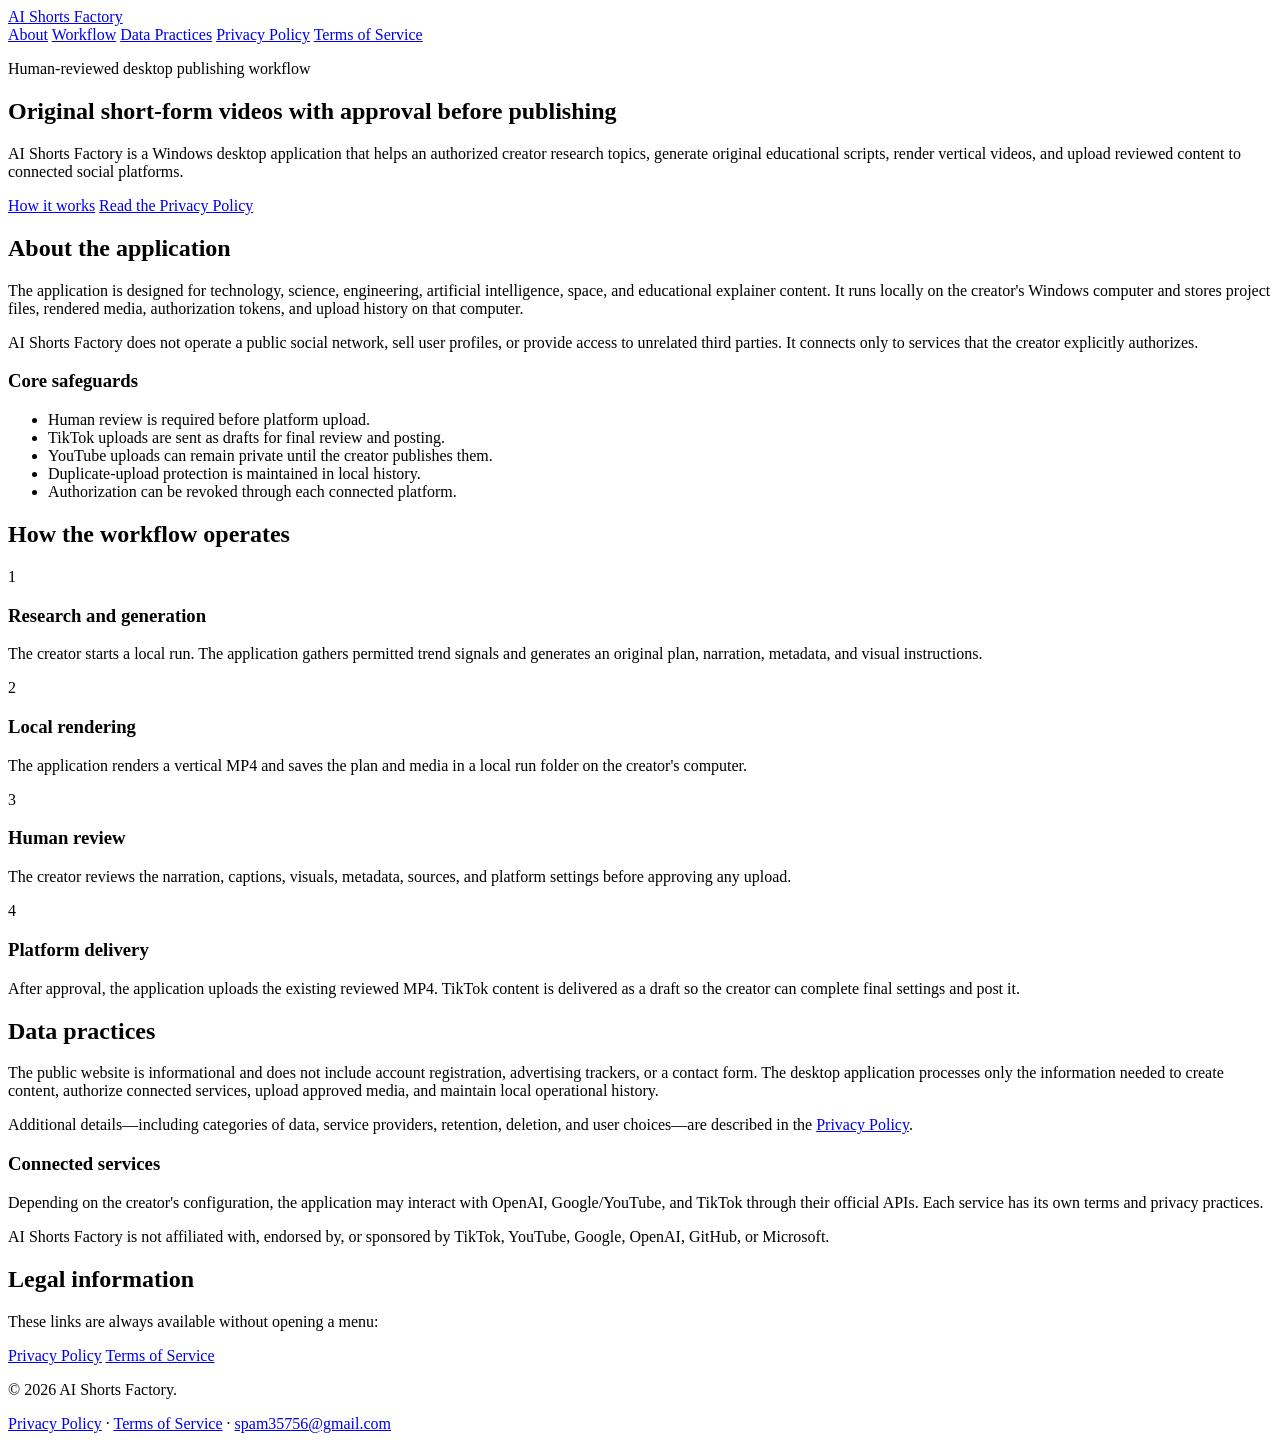
==== index.html @ b749e032 "Publish index.html" ====
<!doctype html>
<html lang="en">
<head>
  <meta charset="utf-8">
  <meta name="viewport" content="width=device-width, initial-scale=1">
  <title>AI Shorts Factory</title>
  <meta name="description" content="AI Shorts Factory is a human-reviewed desktop workflow for creating and publishing original short-form educational videos.">
  <link rel="stylesheet" href="styles.css">
</head>
<body>
  <header class="site-header">
    <div class="container nav">
      <a class="brand" href="index.html">AI Shorts Factory</a>
      <nav aria-label="Primary navigation">
        <a href="#about">About</a>
        <a href="#workflow">Workflow</a>
        <a href="#data">Data Practices</a>
        <a href="privacy.html">Privacy Policy</a>
        <a href="terms.html">Terms of Service</a>
      </nav>
    </div>
  </header>

  <main>
    <section class="hero">
      <div class="container">
        <p class="eyebrow">Human-reviewed desktop publishing workflow</p>
        <h1>Original short-form videos with approval before publishing</h1>
        <p class="lead">
          AI Shorts Factory is a Windows desktop application that helps an authorized creator
          research topics, generate original educational scripts, render vertical videos, and
          upload reviewed content to connected social platforms.
        </p>
        <div class="actions">
          <a class="button" href="#workflow">How it works</a>
          <a class="button secondary" href="privacy.html">Read the Privacy Policy</a>
        </div>
      </div>
    </section>

    <section id="about" class="section">
      <div class="container grid-two">
        <div>
          <h2>About the application</h2>
          <p>
            The application is designed for technology, science, engineering, artificial
            intelligence, space, and educational explainer content. It runs locally on the
            creator's Windows computer and stores project files, rendered media, authorization
            tokens, and upload history on that computer.
          </p>
          <p>
            AI Shorts Factory does not operate a public social network, sell user profiles,
            or provide access to unrelated third parties. It connects only to services that
            the creator explicitly authorizes.
          </p>
        </div>
        <div class="card">
          <h3>Core safeguards</h3>
          <ul>
            <li>Human review is required before platform upload.</li>
            <li>TikTok uploads are sent as drafts for final review and posting.</li>
            <li>YouTube uploads can remain private until the creator publishes them.</li>
            <li>Duplicate-upload protection is maintained in local history.</li>
            <li>Authorization can be revoked through each connected platform.</li>
          </ul>
        </div>
      </div>
    </section>

    <section id="workflow" class="section alt">
      <div class="container">
        <h2>How the workflow operates</h2>
        <div class="steps">
          <article class="card">
            <span class="step-number">1</span>
            <h3>Research and generation</h3>
            <p>
              The creator starts a local run. The application gathers permitted trend signals
              and generates an original plan, narration, metadata, and visual instructions.
            </p>
          </article>
          <article class="card">
            <span class="step-number">2</span>
            <h3>Local rendering</h3>
            <p>
              The application renders a vertical MP4 and saves the plan and media in a local
              run folder on the creator's computer.
            </p>
          </article>
          <article class="card">
            <span class="step-number">3</span>
            <h3>Human review</h3>
            <p>
              The creator reviews the narration, captions, visuals, metadata, sources, and
              platform settings before approving any upload.
            </p>
          </article>
          <article class="card">
            <span class="step-number">4</span>
            <h3>Platform delivery</h3>
            <p>
              After approval, the application uploads the existing reviewed MP4. TikTok content
              is delivered as a draft so the creator can complete final settings and post it.
            </p>
          </article>
        </div>
      </div>
    </section>

    <section id="data" class="section">
      <div class="container grid-two">
        <div>
          <h2>Data practices</h2>
          <p>
            The public website is informational and does not include account registration,
            advertising trackers, or a contact form. The desktop application processes only
            the information needed to create content, authorize connected services, upload
            approved media, and maintain local operational history.
          </p>
          <p>
            Additional details—including categories of data, service providers, retention,
            deletion, and user choices—are described in the
            <a href="privacy.html">Privacy Policy</a>.
          </p>
        </div>
        <div class="card">
          <h3>Connected services</h3>
          <p>
            Depending on the creator's configuration, the application may interact with
            OpenAI, Google/YouTube, and TikTok through their official APIs. Each service has
            its own terms and privacy practices.
          </p>
          <p>
            AI Shorts Factory is not affiliated with, endorsed by, or sponsored by TikTok,
            YouTube, Google, OpenAI, GitHub, or Microsoft.
          </p>
        </div>
      </div>
    </section>

    <section class="section alt">
      <div class="container legal-links">
        <h2>Legal information</h2>
        <p>These links are always available without opening a menu:</p>
        <p>
          <a class="text-link" href="privacy.html">Privacy Policy</a>
          <a class="text-link" href="terms.html">Terms of Service</a>
        </p>
      </div>
    </section>
  </main>

  <footer class="site-footer">
    <div class="container">
      <p>&copy; 2026 AI Shorts Factory.</p>
      <p>
        <a href="privacy.html">Privacy Policy</a>
        <span aria-hidden="true">·</span>
        <a href="terms.html">Terms of Service</a>
        <span aria-hidden="true">·</span>
        <a href="mailto:spam35756@gmail.com">spam35756@gmail.com</a>
      </p>
    </div>
  </footer>
</body>
</html>
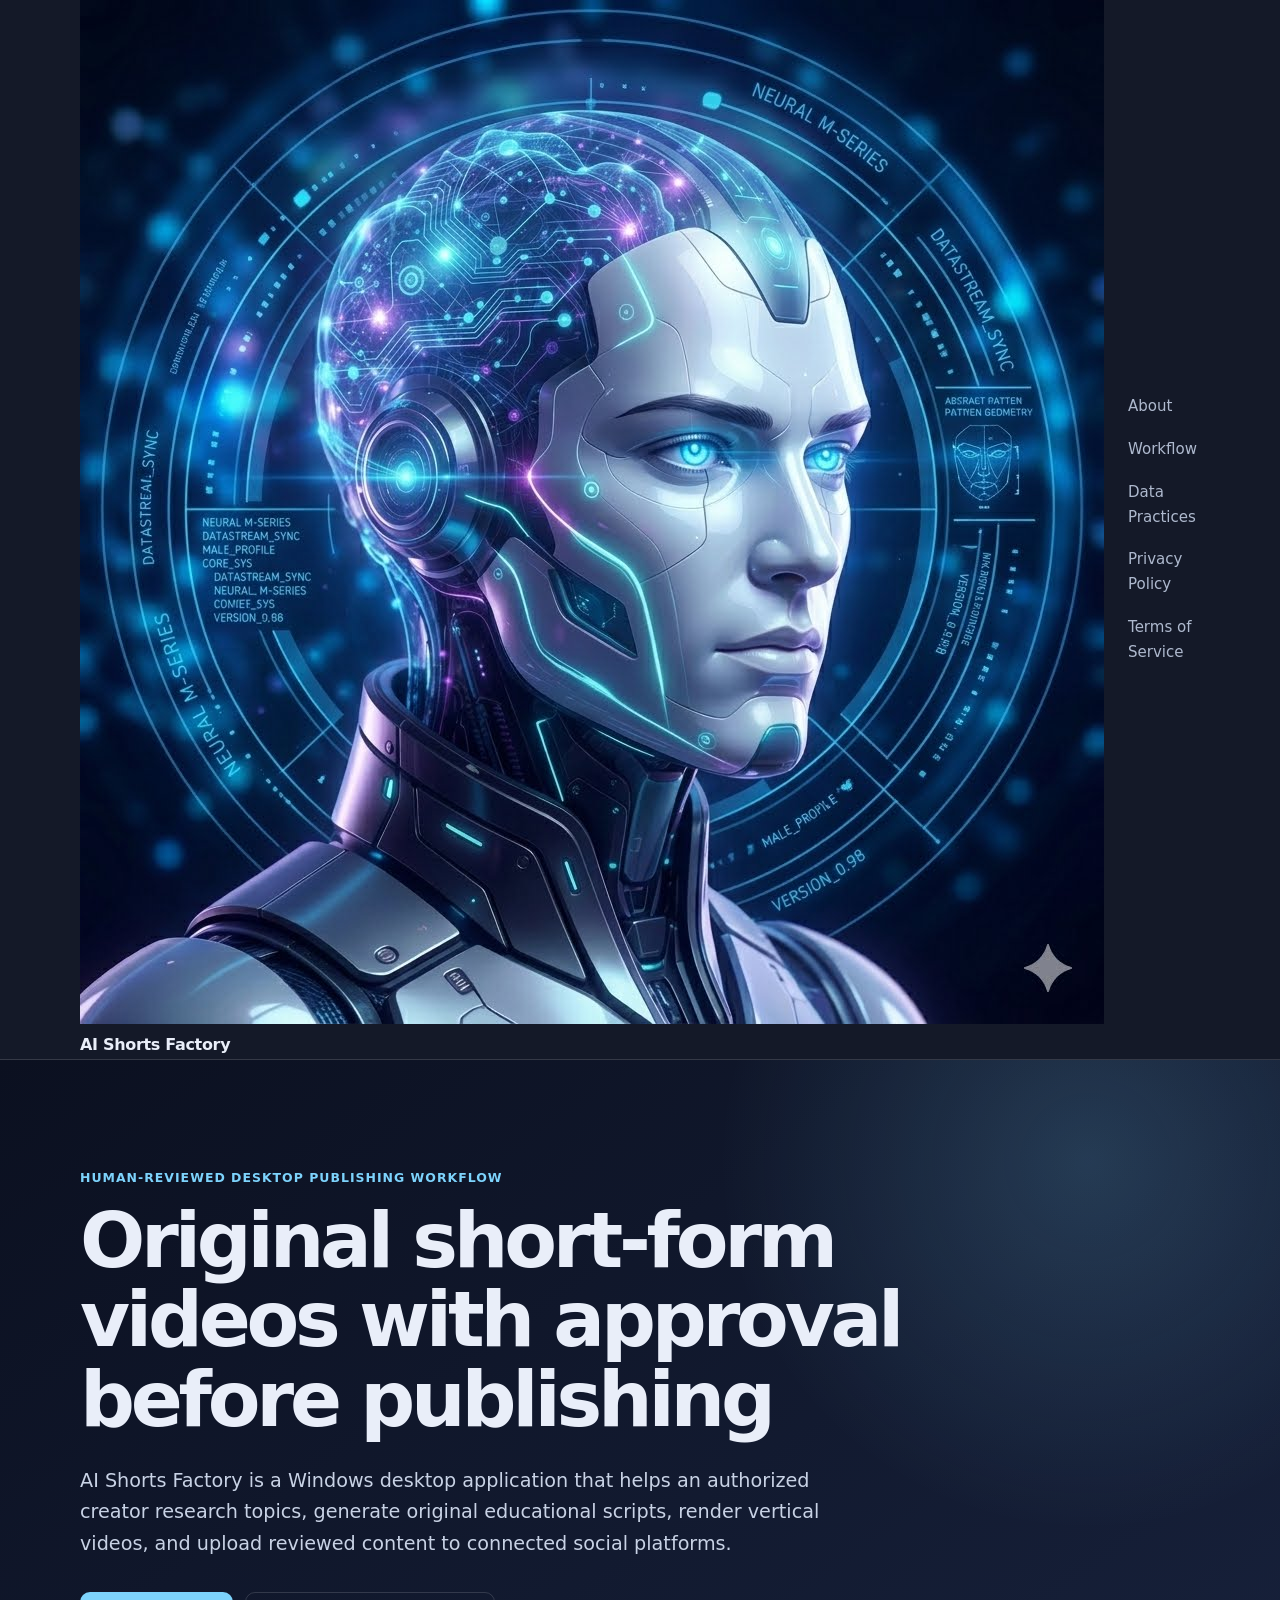
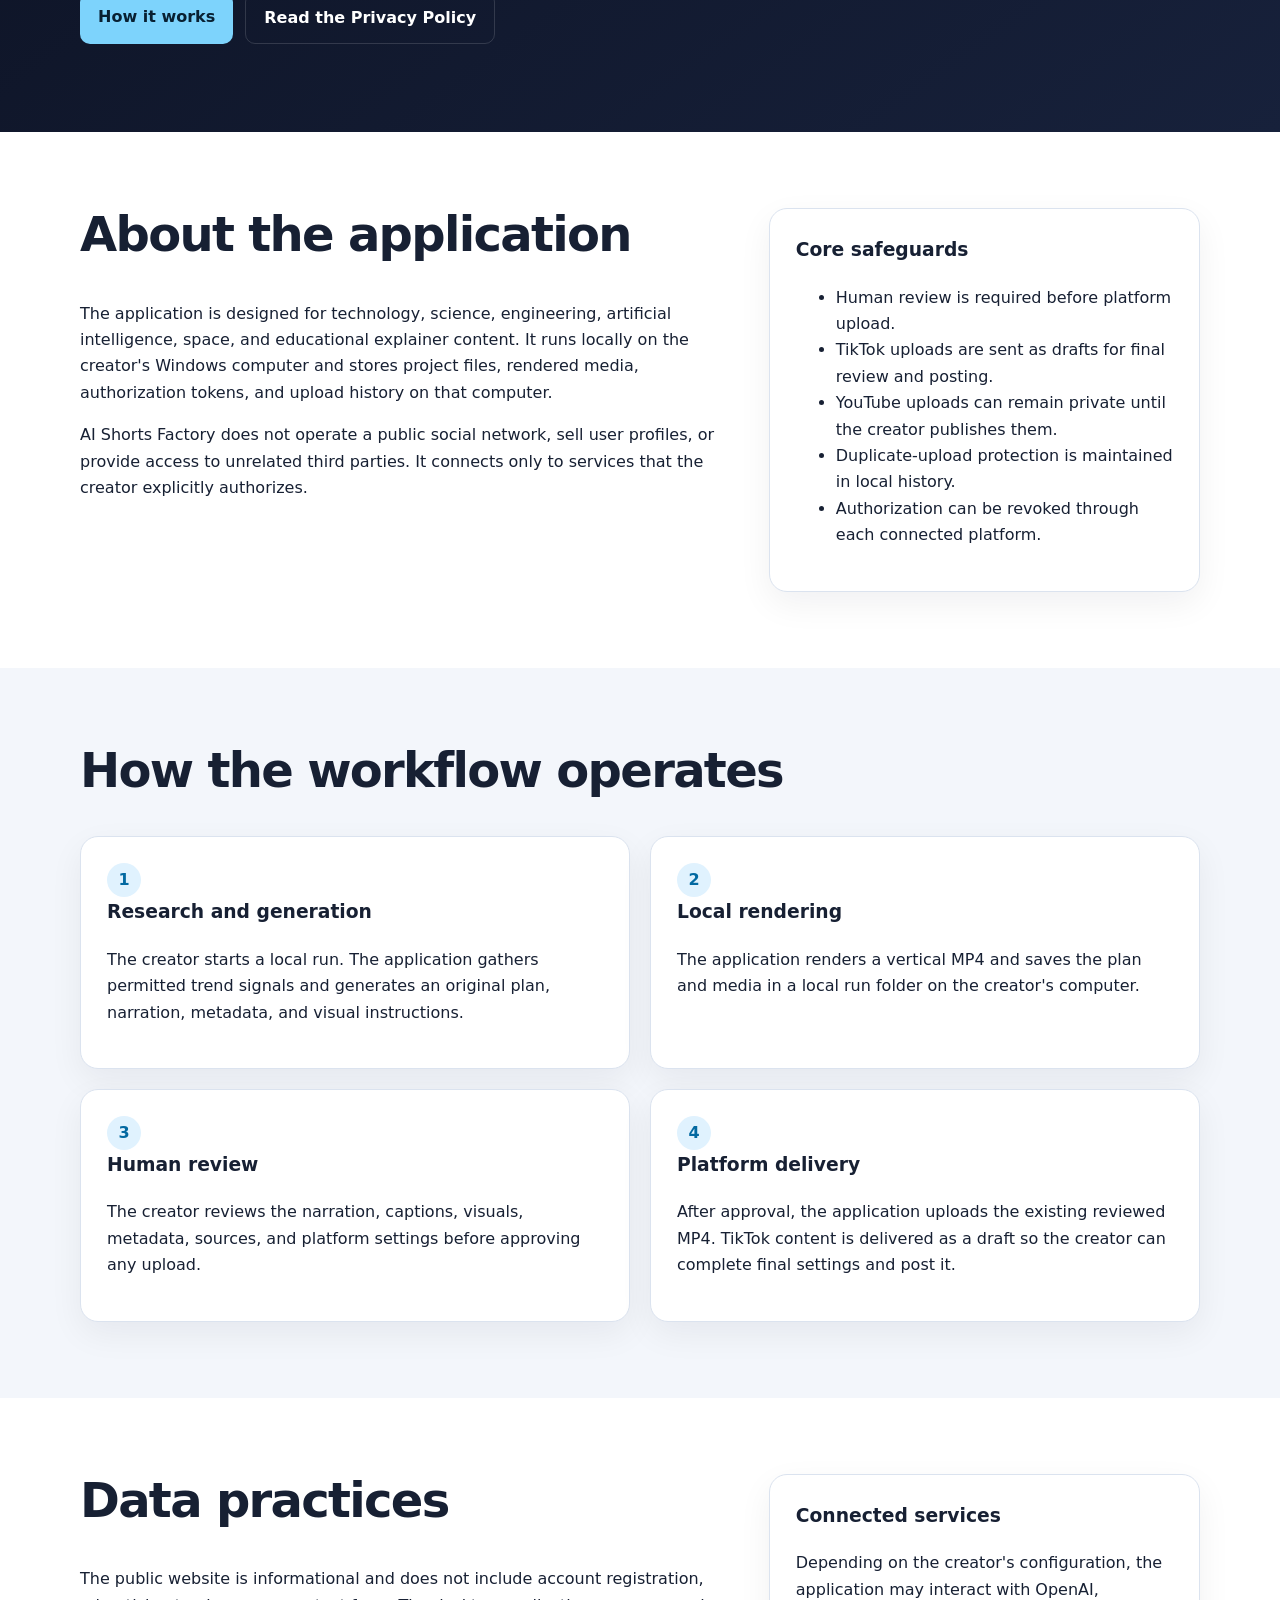
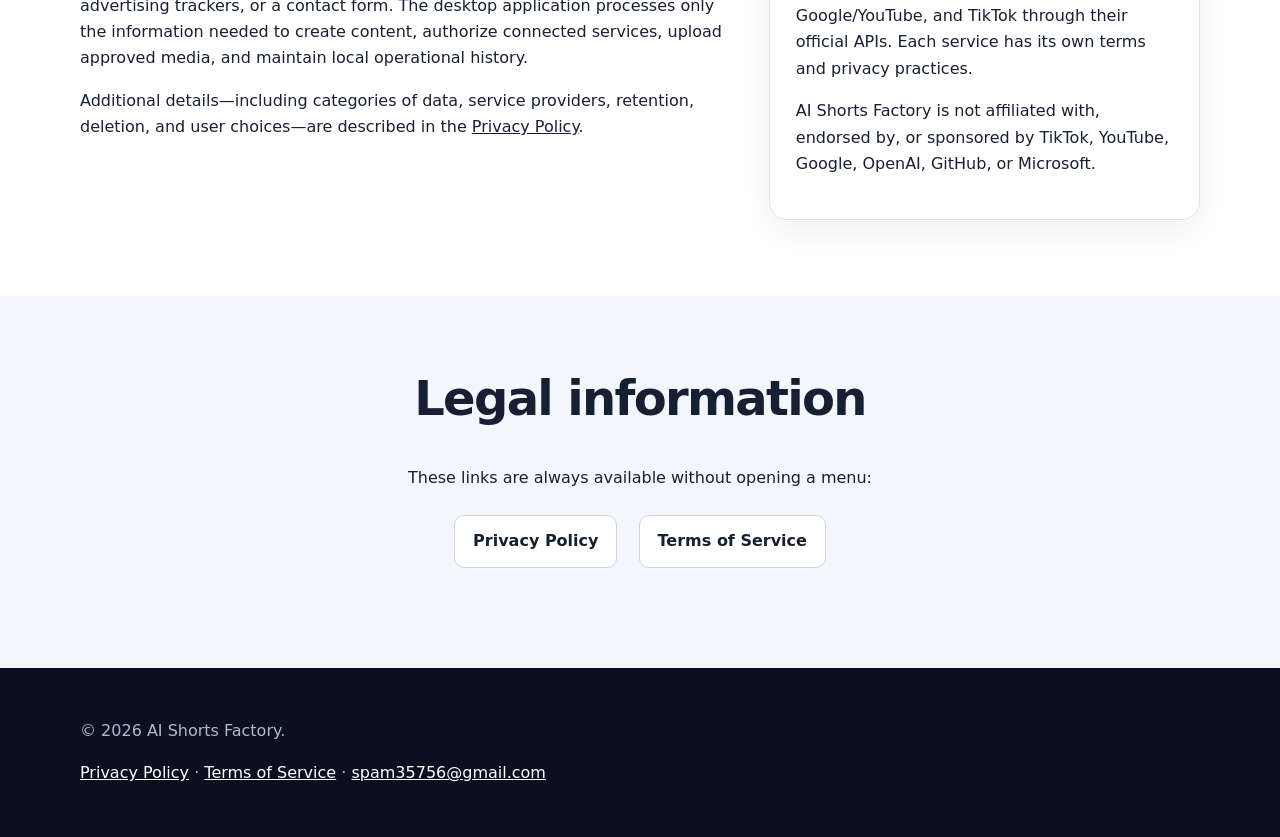
==== commit aae7a500: "Update index.html Display matching app icon on home page" ====
--- a/index.html
+++ b/index.html
@@ -10,7 +10,10 @@
 <body>
   <header class="site-header">
     <div class="container nav">
-      <a class="brand" href="index.html">AI Shorts Factory</a>
+      <a class="brand" href="index.html">
+        <img src="app-icon.jpeg" alt="AI Shorts Factory app icon" class="brand-icon">
+        <span>AI Shorts Factory</span>
+      </a>
       <nav aria-label="Primary navigation">
         <a href="#about">About</a>
         <a href="#workflow">Workflow</a>
--- a/styles.css
+++ b/styles.css
@@ -0,0 +1,90 @@
+* { box-sizing: border-box; }
+:root {
+  --bg: #0b1020;
+  --surface: #151c31;
+  --surface-light: #f3f6fb;
+  --text: #e9eef9;
+  --ink: #172033;
+  --muted: #aeb9ce;
+  --accent: #7dd3fc;
+  --border: rgba(255,255,255,.14);
+  --max: 1120px;
+}
+html { scroll-behavior: smooth; }
+body {
+  margin: 0;
+  font-family: Inter, ui-sans-serif, system-ui, -apple-system, BlinkMacSystemFont, "Segoe UI", sans-serif;
+  line-height: 1.65;
+  color: var(--ink);
+  background: white;
+}
+a { color: inherit; }
+.container { width: min(var(--max), calc(100% - 40px)); margin: 0 auto; }
+.site-header {
+  position: sticky;
+  top: 0;
+  z-index: 10;
+  background: rgba(11,16,32,.96);
+  color: var(--text);
+  border-bottom: 1px solid var(--border);
+}
+.nav { display: flex; justify-content: space-between; align-items: center; gap: 24px; min-height: 68px; }
+.brand { font-weight: 800; text-decoration: none; letter-spacing: -.02em; }
+nav { display: flex; flex-wrap: wrap; gap: 18px; }
+nav a { color: var(--muted); text-decoration: none; font-size: .94rem; }
+nav a:hover, nav a:focus { color: white; }
+.hero {
+  color: var(--text);
+  background:
+    radial-gradient(circle at 85% 15%, rgba(125,211,252,.18), transparent 30%),
+    linear-gradient(145deg, #0b1020, #17213b);
+  padding: 96px 0 88px;
+}
+.hero h1 { max-width: 850px; margin: 0; font-size: clamp(2.5rem, 6vw, 5rem); line-height: 1.03; letter-spacing: -.055em; }
+.eyebrow { color: #0284c7; font-weight: 800; letter-spacing: .08em; text-transform: uppercase; font-size: .78rem; }
+.hero .eyebrow { color: var(--accent); }
+.lead { max-width: 760px; color: #c8d2e5; font-size: 1.2rem; margin: 26px 0 0; }
+.actions { display: flex; flex-wrap: wrap; gap: 12px; margin-top: 32px; }
+.button {
+  display: inline-block;
+  padding: 12px 18px;
+  border-radius: 10px;
+  background: var(--accent);
+  color: #082032;
+  text-decoration: none;
+  font-weight: 800;
+}
+.button.secondary { background: transparent; color: white; border: 1px solid var(--border); }
+.section { padding: 76px 0; }
+.section.alt { background: var(--surface-light); }
+.section h2 { margin-top: 0; font-size: clamp(2rem, 4vw, 3rem); line-height: 1.1; letter-spacing: -.035em; }
+.grid-two { display: grid; grid-template-columns: 1.2fr .8fr; gap: 42px; align-items: start; }
+.card { padding: 26px; border: 1px solid #dbe3ef; border-radius: 18px; background: white; box-shadow: 0 12px 34px rgba(15,23,42,.06); }
+.card h3 { margin-top: 0; }
+.steps { display: grid; grid-template-columns: repeat(2, 1fr); gap: 20px; }
+.step-number {
+  display: inline-grid;
+  place-items: center;
+  width: 34px;
+  height: 34px;
+  border-radius: 999px;
+  background: #e0f2fe;
+  color: #0369a1;
+  font-weight: 900;
+}
+.legal-links { text-align: center; }
+.text-link { display: inline-block; margin: 8px; padding: 12px 18px; border: 1px solid #cbd5e1; border-radius: 10px; text-decoration: none; font-weight: 750; background: white; }
+.site-footer { padding: 34px 0; background: var(--bg); color: var(--muted); }
+.site-footer a { color: white; }
+.legal-page { padding: 58px 0 80px; background: #f8fafc; }
+.legal-document { max-width: 860px; padding: 42px; background: white; border: 1px solid #e2e8f0; border-radius: 18px; box-shadow: 0 12px 36px rgba(15,23,42,.06); }
+.legal-document h1 { font-size: clamp(2.5rem, 5vw, 4.2rem); line-height: 1.05; letter-spacing: -.045em; margin: 8px 0 30px; }
+.legal-document h2 { margin-top: 38px; font-size: 1.45rem; }
+.legal-document li { margin: 8px 0; }
+@media (max-width: 760px) {
+  .nav { align-items: flex-start; flex-direction: column; padding: 16px 0; }
+  nav { gap: 12px; }
+  .hero { padding: 68px 0; }
+  .grid-two, .steps { grid-template-columns: 1fr; }
+  .legal-document { padding: 24px; }
+}
